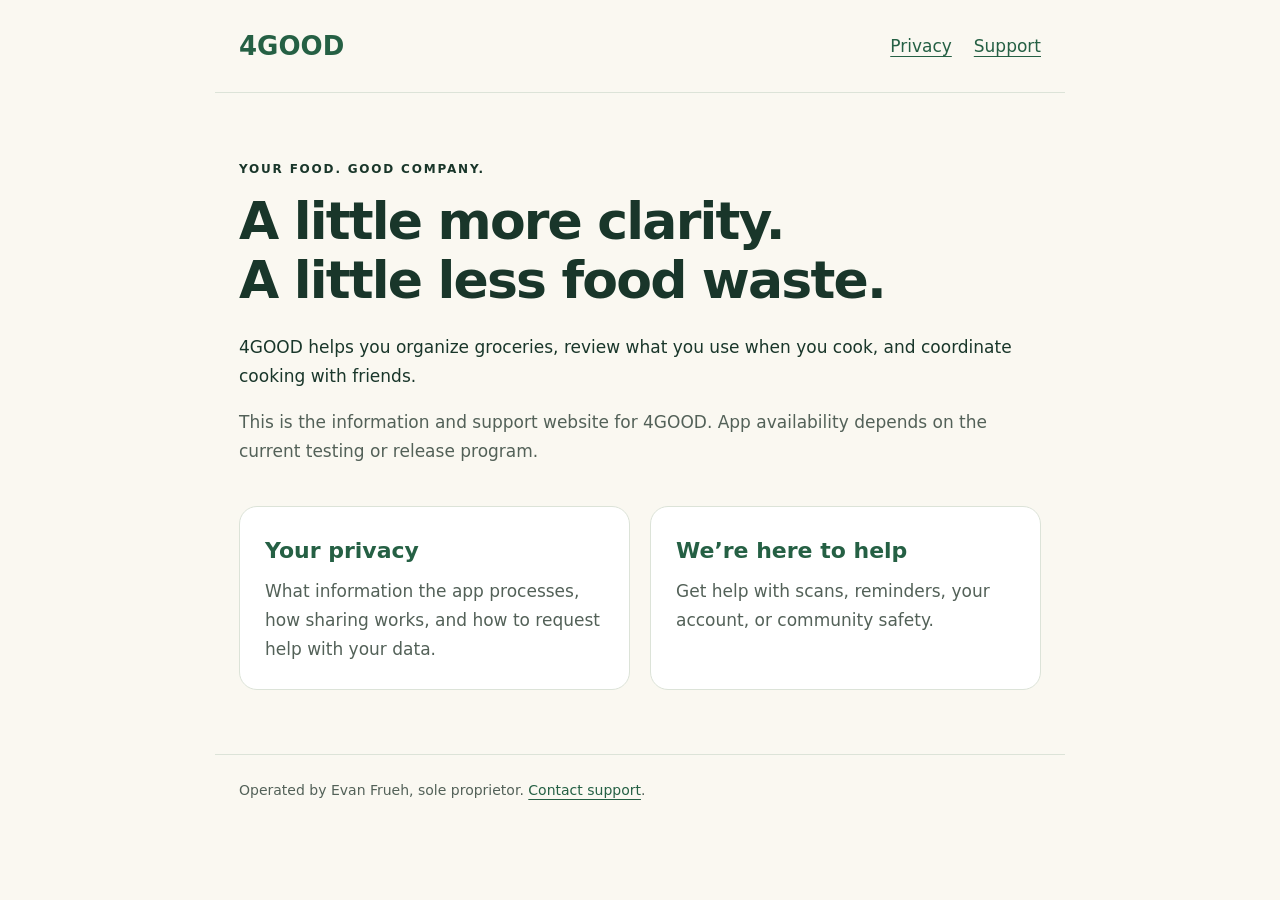
==== index.html @ f4f8e41f "Publish approved 4GOOD privacy and support website" ====
<!doctype html><html lang="en"><head><meta charset="utf-8"><meta name="viewport" content="width=device-width,initial-scale=1"><title>4GOOD — Privacy & Support</title><meta name="description" content="Privacy information and support for 4GOOD, the food and cooking coordination app."><link rel="stylesheet" href="style.css"></head><body><header><a href="./" aria-label="4GOOD home">4GOOD</a><nav aria-label="Main"><a href="privacy.html">Privacy</a><a href="support.html">Support</a></nav></header><main><p class="eyebrow">Your food. Good company.</p><h1>A little more clarity.<br>A little less food waste.</h1><p>4GOOD helps you organize groceries, review what you use when you cook, and coordinate cooking with friends.</p><p class="muted">This is the information and support website for 4GOOD. App availability depends on the current testing or release program.</p><div class="links"><a class="card" href="privacy.html"><strong>Your privacy</strong><span>What information the app processes, how sharing works, and how to request help with your data.</span></a><a class="card" href="support.html"><strong>We’re here to help</strong><span>Get help with scans, reminders, your account, or community safety.</span></a></div></main><footer>Operated by Evan Frueh, sole proprietor. <a href="mailto:efrueh.cj@gmail.com">Contact support</a>.</footer></body></html>
---- style.css ----
:root{color-scheme:light;--ink:#19362a;--muted:#536158;--paper:#faf8f1;--line:#dce3d8}*{box-sizing:border-box}body{margin:0;background:var(--paper);color:var(--ink);font:17px/1.7 system-ui,-apple-system,BlinkMacSystemFont,"Segoe UI",sans-serif}header,main,footer{max-width:850px;margin:auto;padding:24px}header{display:flex;align-items:center;justify-content:space-between;gap:20px;border-bottom:1px solid var(--line)}header>a{font-size:26px;font-weight:800;text-decoration:none}nav{display:flex;gap:22px}a{color:#256044;text-underline-offset:4px}a:focus-visible{outline:3px solid #548965;outline-offset:5px}main{padding-top:54px;padding-bottom:64px;min-height:70vh}h1{font-size:clamp(32px,6vw,52px);line-height:1.15;letter-spacing:-.035em;margin:0 0 22px}h2{font-size:23px;line-height:1.3;margin-top:38px}p,li{max-width:72ch}.muted,footer{color:var(--muted)}.eyebrow{text-transform:uppercase;letter-spacing:.15em;font-size:12px;font-weight:700}.links{display:grid;grid-template-columns:1fr 1fr;gap:20px;margin-top:40px}.card{display:block;padding:25px;border:1px solid var(--line);border-radius:18px;background:white;text-decoration:none}.card strong{display:block;font-size:22px}.card span{display:block;color:var(--muted);margin-top:8px}footer{border-top:1px solid var(--line);font-size:14px}.notice{padding:18px 22px;border-left:4px solid #64845a;background:#edf2e6}@media(max-width:540px){header{align-items:flex-start;flex-direction:column}.links{grid-template-columns:1fr}main{padding-top:35px}}
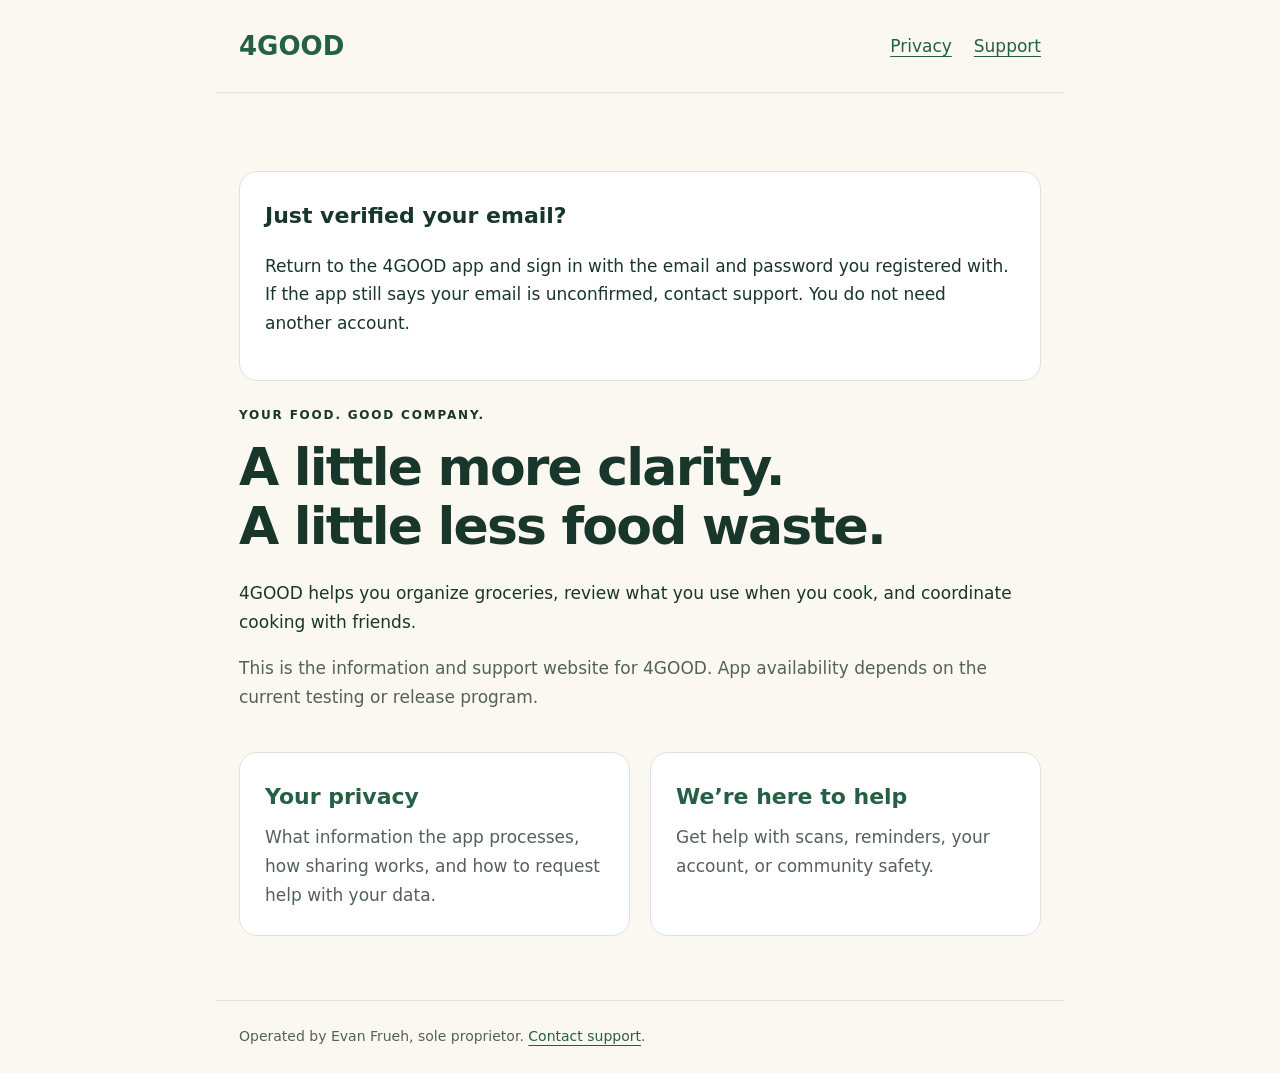
==== commit d6a1dee0: "Clarify email verification status and return-to-app instructions" ====
--- a/index.html
+++ b/index.html
@@ -1 +1 @@
-<!doctype html><html lang="en"><head><meta charset="utf-8"><meta name="viewport" content="width=device-width,initial-scale=1"><title>4GOOD — Privacy & Support</title><meta name="description" content="Privacy information and support for 4GOOD, the food and cooking coordination app."><link rel="stylesheet" href="style.css"></head><body><header><a href="./" aria-label="4GOOD home">4GOOD</a><nav aria-label="Main"><a href="privacy.html">Privacy</a><a href="support.html">Support</a></nav></header><main><p class="eyebrow">Your food. Good company.</p><h1>A little more clarity.<br>A little less food waste.</h1><p>4GOOD helps you organize groceries, review what you use when you cook, and coordinate cooking with friends.</p><p class="muted">This is the information and support website for 4GOOD. App availability depends on the current testing or release program.</p><div class="links"><a class="card" href="privacy.html"><strong>Your privacy</strong><span>What information the app processes, how sharing works, and how to request help with your data.</span></a><a class="card" href="support.html"><strong>We’re here to help</strong><span>Get help with scans, reminders, your account, or community safety.</span></a></div></main><footer>Operated by Evan Frueh, sole proprietor. <a href="mailto:efrueh.cj@gmail.com">Contact support</a>.</footer></body></html>
+<!doctype html><html lang="en"><head><meta charset="utf-8"><meta name="referrer" content="no-referrer"><meta name="viewport" content="width=device-width,initial-scale=1"><title>4GOOD — Privacy & Support</title><meta name="description" content="Privacy information and support for 4GOOD, the food and cooking coordination app."><link rel="stylesheet" href="style.css"></head><body><header><a href="./" aria-label="4GOOD home">4GOOD</a><nav aria-label="Main"><a href="privacy.html">Privacy</a><a href="support.html">Support</a></nav></header><main><p class="eyebrow">Your food. Good company.</p><h1>A little more clarity.<br>A little less food waste.</h1><p>4GOOD helps you organize groceries, review what you use when you cook, and coordinate cooking with friends.</p><p class="muted">This is the information and support website for 4GOOD. App availability depends on the current testing or release program.</p><div class="links"><a class="card" href="privacy.html"><strong>Your privacy</strong><span>What information the app processes, how sharing works, and how to request help with your data.</span></a><a class="card" href="support.html"><strong>We’re here to help</strong><span>Get help with scans, reminders, your account, or community safety.</span></a></div></main><footer>Operated by Evan Frueh, sole proprietor. <a href="mailto:efrueh.cj@gmail.com">Contact support</a>.</footer><script src="verification.js"></script></body></html>
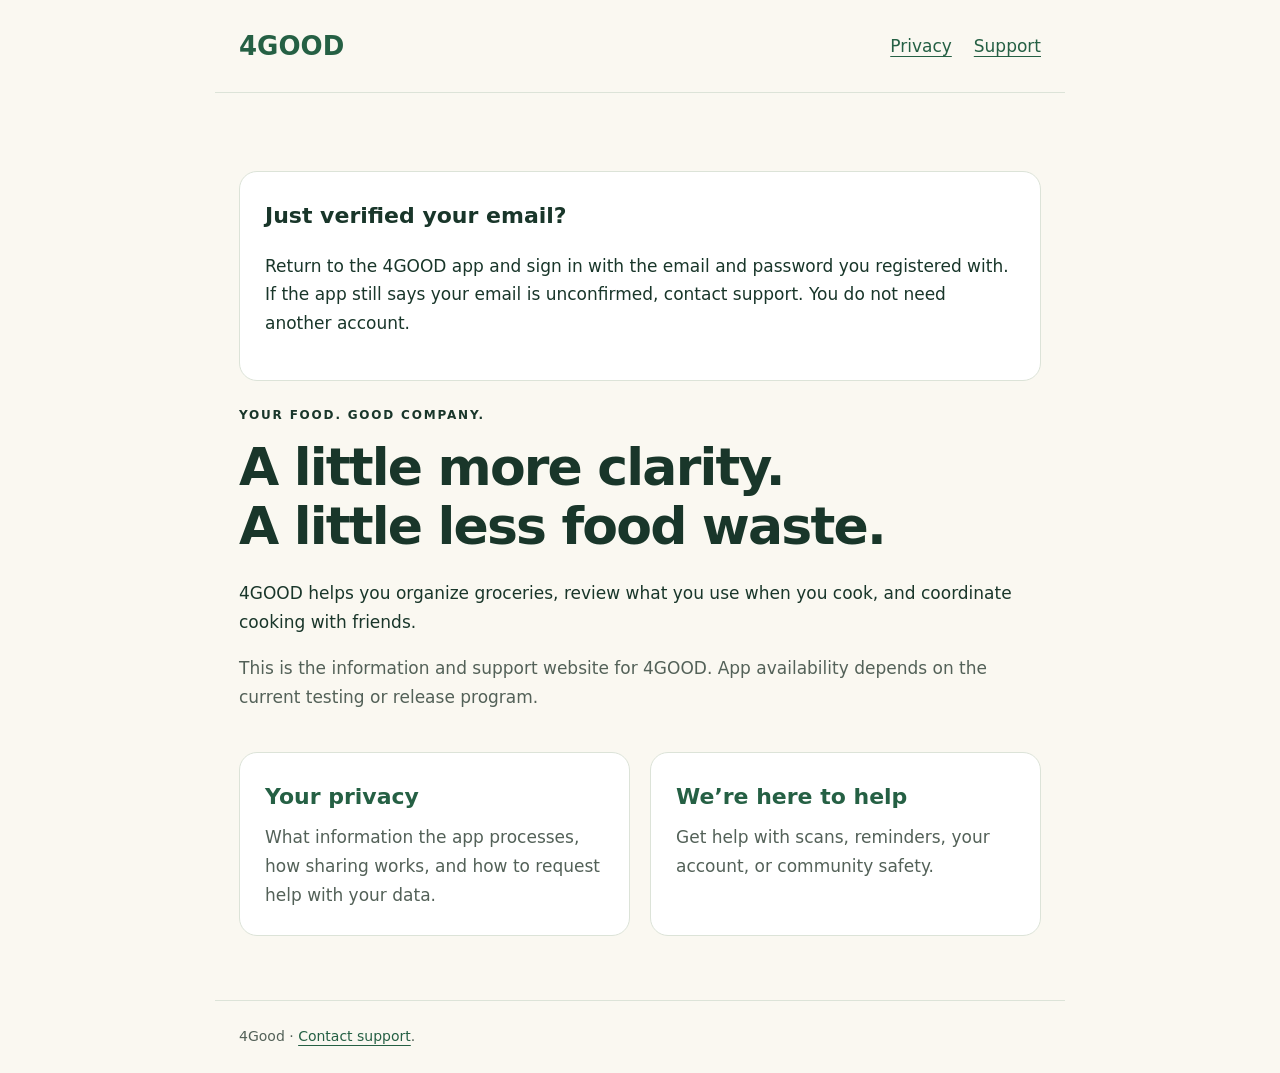
==== commit fd9b1353: "Update 4Good support email and public branding" ====
--- a/index.html
+++ b/index.html
@@ -1 +1 @@
-<!doctype html><html lang="en"><head><meta charset="utf-8"><meta name="referrer" content="no-referrer"><meta name="viewport" content="width=device-width,initial-scale=1"><title>4GOOD — Privacy & Support</title><meta name="description" content="Privacy information and support for 4GOOD, the food and cooking coordination app."><link rel="stylesheet" href="style.css"></head><body><header><a href="./" aria-label="4GOOD home">4GOOD</a><nav aria-label="Main"><a href="privacy.html">Privacy</a><a href="support.html">Support</a></nav></header><main><p class="eyebrow">Your food. Good company.</p><h1>A little more clarity.<br>A little less food waste.</h1><p>4GOOD helps you organize groceries, review what you use when you cook, and coordinate cooking with friends.</p><p class="muted">This is the information and support website for 4GOOD. App availability depends on the current testing or release program.</p><div class="links"><a class="card" href="privacy.html"><strong>Your privacy</strong><span>What information the app processes, how sharing works, and how to request help with your data.</span></a><a class="card" href="support.html"><strong>We’re here to help</strong><span>Get help with scans, reminders, your account, or community safety.</span></a></div></main><footer>Operated by Evan Frueh, sole proprietor. <a href="mailto:efrueh.cj@gmail.com">Contact support</a>.</footer><script src="verification.js"></script></body></html>
+<!doctype html><html lang="en"><head><meta charset="utf-8"><meta name="referrer" content="no-referrer"><meta name="viewport" content="width=device-width,initial-scale=1"><title>4GOOD — Privacy & Support</title><meta name="description" content="Privacy information and support for 4GOOD, the food and cooking coordination app."><link rel="stylesheet" href="style.css"></head><body><header><a href="./" aria-label="4GOOD home">4GOOD</a><nav aria-label="Main"><a href="privacy.html">Privacy</a><a href="support.html">Support</a></nav></header><main><p class="eyebrow">Your food. Good company.</p><h1>A little more clarity.<br>A little less food waste.</h1><p>4GOOD helps you organize groceries, review what you use when you cook, and coordinate cooking with friends.</p><p class="muted">This is the information and support website for 4GOOD. App availability depends on the current testing or release program.</p><div class="links"><a class="card" href="privacy.html"><strong>Your privacy</strong><span>What information the app processes, how sharing works, and how to request help with your data.</span></a><a class="card" href="support.html"><strong>We’re here to help</strong><span>Get help with scans, reminders, your account, or community safety.</span></a></div></main><footer>4Good · <a href="mailto:efrueh.4good@gmail.com">Contact support</a>.</footer><script src="verification.js"></script></body></html>
